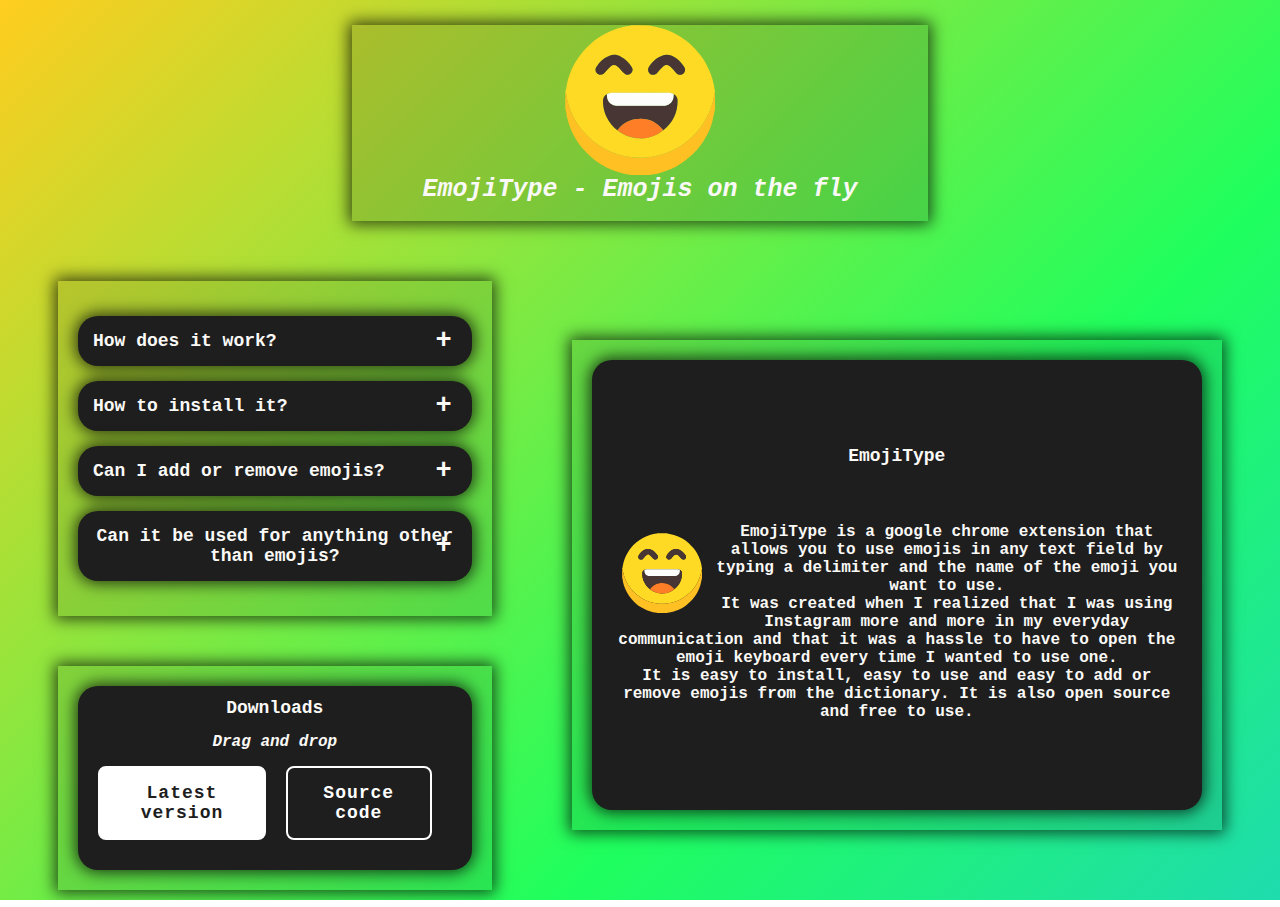
==== index.html @ 8a22be24 "Initial commit" ====
<!DOCTYPE html>
<html>
<head>
<meta charset="utf-8">
<meta http-equiv="X-UA-Compatible" content="IE=edge,chrome=1">
<title>Project</title>
<meta name='viewport' content='width=device-width,initial-scale=1,minimum-scale=1,maximum-scale=1,user-scalable=no'/>
<meta http-equiv=“X-UA-Compatible” content=“ie=edge”>
<meta name="description" content="Kosta Vukicevic developer profile">
<meta name="keywords" content="Developer, Profile, Personal">
<link href="styles.css" type="text/css" rel="stylesheet">
</head>
<body>
    <div class="root">
        
            <div class="logo">
                <img src="logo.svg" alt="logo">
                <h1>EmojiType - Emojis on the fly</h1>
            </div>

            <div class="wrapper">
                <div class="left">
                    <div class="accordion">
                        <div class="contentBx">
                            <div class="label">How does it work?</div>
                            <div class="content">
                                <p>EmojiType actively listens for two keystrokes, the delimiter (':' by default) and backspace. When one of these is pressed it checks whether or not to modify the text you are working on.</p>
                            </div>
                        </div>
                        <div class="contentBx">
                            <div class="label">How to install it?</div>
                            <div class="content">
                                <p>You can find download links for the latest .crx file or the complete source code below. The .crx file is drag and drop, just download it and drag it over your google chrome tab.</p>
                            </div>
                        </div>
                        <div class="contentBx">
                            <div class="label">Can I add or remove emojis?</div>
                            <div class="content">
                                <p>Currently the settings can only be changed by editing the "dictionary.json" file found in the extensions folder. But I am working on allowing users to configure the extension in the popup.</p>
                            </div>
                        </div>
                        <div class="contentBx">
                            <div class="label">Can it be used for anything other than emojis?</div>
                            <div class="content">
                                <p>Of course! You can set up a "hotword" that will transform into any block of text (greeting, explanation, response,...).</p>
                            </div>
                        </div>
                    </div>
                    <div class="visit">
                        <div class="visit-me">
                            <h1>Downloads</h1>
                            <p>Drag and drop  </p>
                            <div class="btn-box">
                                <a href="#">Latest version</a>
                                <a href="#">Source code</a>
                            </div>
                        </div>
                    </div>
                </div>

                <div class="right">
                    <div class="section flex-column">
                        <h1>EmojiType</h1>
                        <br>
                        <br>
                        <p>
                            <img src="logo.svg" alt="img">
                            EmojiType is a google chrome extension that allows you to use emojis in any text field by typing a delimiter and the name of the emoji you want to use.<br>
                            It was created when I realized that I was using Instagram more and more in my everyday communication and that it was a hassle to have to open the emoji keyboard every time I wanted to use one.<br>
                            It is easy to install, easy to use and easy to add or remove emojis from the dictionary. It is also open source and free to use. 
                        </p>
                    </div>
                </div>
            </div>

            
    </div>
   <script src="javascript.js"></script>
</body>
</html>
---- styles.css ----
:root{
    --color1: #FFCD1F;
    --color2: #1FFF5D;
    --color3: #1fb8ff;
    --color4: #ff1fec;
    --time: 15s;
}

*{
    font-family: monospace;
    font-weight: 550;
    box-sizing: border-box;
}

html{
    min-height: 100%;
}

a{
    color: white;
    text-decoration-color: white;
}

body{
    background: linear-gradient(135deg, var(--color1), var(--color2), var(--color3), var(--color4));
    background-size: 200% 200%;
    animation: gradient var(--time) ease infinite;
}

p{
    text-align: center;
    font-size: 18px;
    margin: 15px 0px;
}

@keyframes gradient {
    0% {
        background-position: 0% 0%;
    }
    50% {
        background-position: 100% 100%;
    }
    100% {
        background-position: 0% 0%;
    }
}

.root{
    margin: 25px 50px 0px 50px;
    color: 	#FAF9F6;
    align-items: center;
}


/* **************************************************************************************************** */
/* **************************************************************************************************** */
/* **************************************************************************************************** */
/* **************************************************************************************************** */
/* **************************************************************************************************** */

.section,.logo,.accordion .label, .visit-me {
    cursor: pointer;
    border-radius: 20px;
    padding: 0px 20px;
    background-color:rgb(30, 30, 30);
    display: flex;
    box-shadow: 0 0 15px 3px rgba(0, 0, 0, 0.7);
}

.section{
    min-height: 50vh;
    justify-content: center;
}

.logo{
    flex-direction: column;
    width: fit-content;
    margin: 0 auto;
    align-items: center;
    padding: 0px 70px;
    min-width: 500px;
    margin-bottom: 60px;
    border-radius: 0;
    background-color: rgba(30, 30, 30, 0.15);
    animation: logoA infinite ease 5s;
    transition: all .3s;
}
@keyframes logoA {
    0%{
        transform: translateY(0px);
    }
    50%{
        transform: translateY(15px);
    }
    100%{
        transform: translateY(0px);
    }
    
}
.logo img{
    width: 150px;
}
.logo h1{
    margin-top: 0;
    font-size: 25px;
    font-style: italic;
    text-align: center;
}
.wrapper{
    max-width: 1400px;
    margin: 0 auto;
    display: grid;
    gap: 80px;
    grid-template-columns: 1fr 1.5fr;
    color: 	#FAF9F6;
    align-items: center;
}

.accordion .contentBx{
    position: relative;
    margin: 15px 0px;
}
.accordion .contentBx .label{
    position: relative;
    padding: 15px;
    font-size: 18px;
    z-index: 1;
}
.accordion .contentBx .label::before{
    content: '+';
    position: absolute;
    top: 50%;
    right: 20px;
    transform: translateY(-50%);
    font-size: 1.5em;
}
.accordion .contentBx.active .label::before{
    content: '-';
}
.accordion .contentBx .content{
    position: relative;
    background-color:rgb(60, 60, 60);
    box-shadow: 0 5px 15px 1px rgba(0, 0, 0, 1);
    height: 0;
    overflow: hidden;
    transition: 0.5s;
    transform: translateY(-20px);
    border-radius: 0px 0px 20px 20px;
    opacity: 0;
}
.accordion .contentBx .content p{
    font-size: 16px;
    margin-top: 20px;
}
/***************************/
.accordion .contentBx.active .content{
    height: 150px;
    padding: 10px;
    opacity: 1; 
    overflow-y: auto; }
.accordion .contentBx.active .content::-webkit-scrollbar-thumb {
    background: rgb(30, 30, 30); 
    border-radius: 10px; 
}
.accordion .contentBx.active .content::-webkit-scrollbar {
    width: 5px;
}
.accordion .contentBx.active .content::-webkit-scrollbar-button {
    display: none; 
}
.accordion .contentBx.active .content::-webkit-scrollbar-track {
    background: rgb(60, 60, 60);
}
/***************************/
.flex-column{
    flex-direction: column;
}
.right,.left .accordion,.left .visit{
    background-color: rgba(30, 30, 30, 0.1);
    padding: 20px;
    box-shadow: 0 0 15px 3px rgba(0, 0, 0, 0.7);
    text-align: center;
}
.right h1, .left h1{
    font-size: 18px;
}
.right p,.left p{
    font-size: 16px;
}
.right img{
    width: 80px;
    float: left;
    margin: 10px;
}
.visit{
    margin-top: 50px;
    text-align: center;
}
.visit-me{
    flex-direction: column;
    padding-bottom: 30px;
}
.visit h1{
    margin-bottom: 0;
}
.visit p{
    font-style: italic;
}
.btn-box{
    display: flex;
    justify-content: center
}
.btn-box a{
    position: relative;
    background-color: #fff;
    color: rgb(30, 30, 30);
    margin-right: 20px;
    display: block;
    text-decoration: none;
    padding: 15px 30px;
    border: 2px solid #fff;
    border-radius: 8px;
    font-size: 18px;
    letter-spacing: 1px;
    font-weight: 600;
    z-index: 1;
    overflow: hidden;
    transition: .4s;
}
.btn-box a:hover{
    color: #fff;
}
.btn-box a:nth-child(2){
    background-color: transparent;
    color: #fff;
}
.btn-box a:nth-child(2)::before{
    background-color: #fff;
}
.btn-box a:nth-child(2):hover{
    color: rgb(30, 30, 30);
}
.btn-box a::before{
    content: '';
    position: absolute;
    top: 0;
    left: 0;
    width: 0;
    height: 100%;
    background: rgb(30, 30, 30);
    z-index: -1;
    transition: .4s;
}
.btn-box a:hover::before{
    width: 100%;
}
@media screen and (max-width: 1200px) {
    .root{
        display:flex;
        flex-direction: column;
        margin: 25px 0px;
        padding: 0 100px;
    }
    .wrapper{
        display: flex;
        gap: 0;
        flex-direction: column-reverse;
    }
    .logo{
        margin-bottom: 40px;
    }
    .visit,.accordion {
        margin-top: 40px;
    }
}
@media screen and (max-width: 800px){
    .root{
        padding: 0 20px;
    }
    .wrapper{
        width: 100%;
    }
    .logo{
        min-width: 100%;
        padding: 0;
    }
    .logo img{
        width: 100px;
    }
    .right img {
        width: 50px;
    }
}
@media screen and (max-width: 500px){
    .right,.left{
        width: 100%;
    }
}
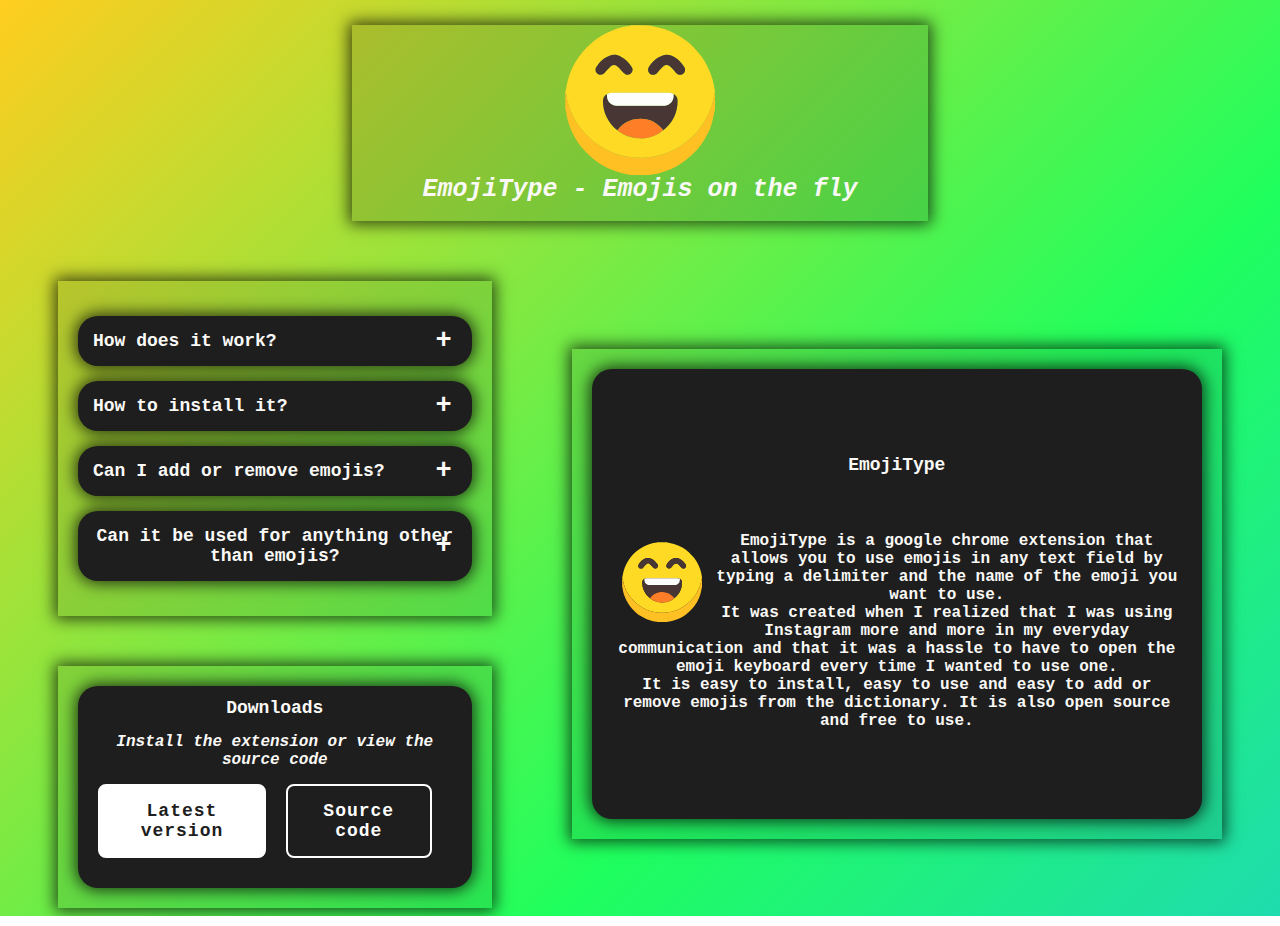
==== commit 5e9bceae: "Modified index.html" ====
--- a/index.html
+++ b/index.html
@@ -30,13 +30,13 @@
                         <div class="contentBx">
                             <div class="label">How to install it?</div>
                             <div class="content">
-                                <p>You can find download links for the latest .crx file or the complete source code below. The .crx file is drag and drop, just download it and drag it over your google chrome tab.</p>
+                                <p>Just hit the 'Latest version' button below and Chrome should recognize the extension and install it automatically.</p>
                             </div>
                         </div>
                         <div class="contentBx">
                             <div class="label">Can I add or remove emojis?</div>
                             <div class="content">
-                                <p>Currently the settings can only be changed by editing the "dictionary.json" file found in the extensions folder. But I am working on allowing users to configure the extension in the popup.</p>
+                                <p>Currently the settings can only be changed by editing the "dictionary.json" file found in the extensions folder (search google on how to find this folder). But I am working on allowing users to configure the extension in the popup.</p>
                             </div>
                         </div>
                         <div class="contentBx">
@@ -49,10 +49,10 @@
                     <div class="visit">
                         <div class="visit-me">
                             <h1>Downloads</h1>
-                            <p>Drag and drop  </p>
+                            <p>Install the extension or view the source code</p>
                             <div class="btn-box">
-                                <a href="#">Latest version</a>
-                                <a href="#">Source code</a>
+                                <a href="https://github.com/stcksmsh/EmojiType/releases/latest/download/EmojiType.crx">Latest version</a>
+                                <a href="https://github.com/stcksmsh/EmojiType">Source code</a>
                             </div>
                         </div>
                     </div>
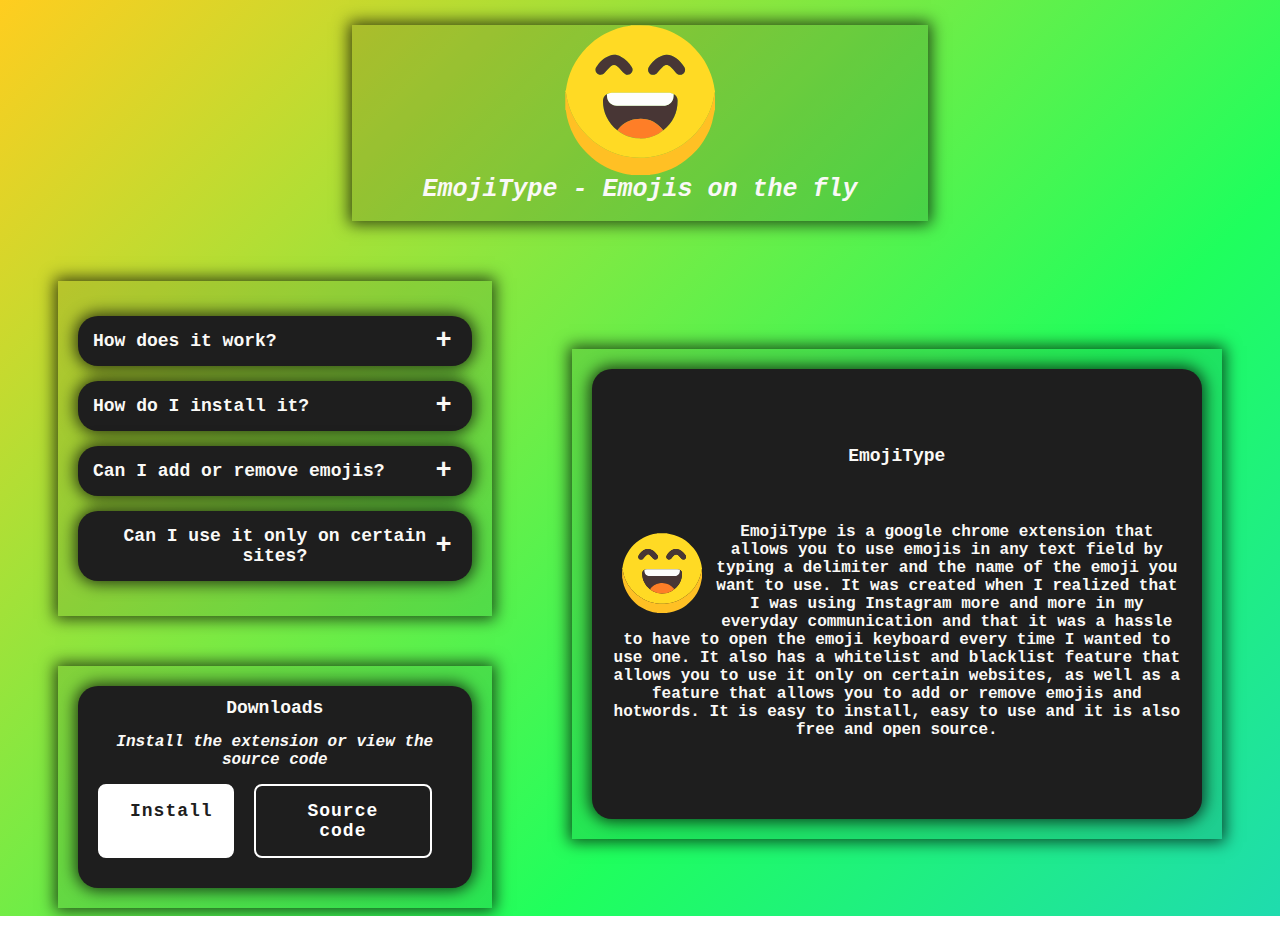
==== commit cb26684a: "Updated index.html text and links" ====
--- a/index.html
+++ b/index.html
@@ -24,25 +24,25 @@
                         <div class="contentBx">
                             <div class="label">How does it work?</div>
                             <div class="content">
-                                <p>EmojiType actively listens for two keystrokes, the delimiter (':' by default) and backspace. When one of these is pressed it checks whether or not to modify the text you are working on.</p>
+                                <p>EmojiType actively listens for keystrokes. When the delimiter (':' by default) is pressed it checks whether or not to modify the text you are currently working on (whether to insert the corresponding emoji).</p>
                             </div>
                         </div>
                         <div class="contentBx">
-                            <div class="label">How to install it?</div>
+                            <div class="label">How do I install it?</div>
                             <div class="content">
-                                <p>Just hit the 'Latest version' button below and Chrome should recognize the extension and install it automatically.</p>
+                                <p>Clicking the 'Install' button below will take you to the extensions official Chrome store page.</p>
                             </div>
                         </div>
                         <div class="contentBx">
                             <div class="label">Can I add or remove emojis?</div>
                             <div class="content">
-                                <p>Currently the settings can only be changed by editing the "dictionary.json" file found in the extensions folder (search google on how to find this folder). But I am working on allowing users to configure the extension in the popup.</p>
+                                <p>Yes, by simply clicking the extensions icon you will be able to not only change your emojis and hotwords but also the delimiter!</p>
                             </div>
                         </div>
                         <div class="contentBx">
-                            <div class="label">Can it be used for anything other than emojis?</div>
+                            <div class="label">Can I use it only on certain sites?</div>
                             <div class="content">
-                                <p>Of course! You can set up a "hotword" that will transform into any block of text (greeting, explanation, response,...).</p>
+                                <p>Of course! By clicking the extensions icon you can change the website whitelist and blacklist, as well as toggle them on and off.</p>
                             </div>
                         </div>
                     </div>
@@ -51,7 +51,7 @@
                             <h1>Downloads</h1>
                             <p>Install the extension or view the source code</p>
                             <div class="btn-box">
-                                <a href="https://github.com/stcksmsh/EmojiType/releases/latest/download/EmojiType.crx">Latest version</a>
+                                <a href="https://chromewebstore.google.com/detail/emoji-type/ogkmcpolanabahcdohlndndcagcnmjpd">Install</a>
                                 <a href="https://github.com/stcksmsh/EmojiType">Source code</a>
                             </div>
                         </div>
@@ -65,9 +65,10 @@
                         <br>
                         <p>
                             <img src="logo.svg" alt="img">
-                            EmojiType is a google chrome extension that allows you to use emojis in any text field by typing a delimiter and the name of the emoji you want to use.<br>
-                            It was created when I realized that I was using Instagram more and more in my everyday communication and that it was a hassle to have to open the emoji keyboard every time I wanted to use one.<br>
-                            It is easy to install, easy to use and easy to add or remove emojis from the dictionary. It is also open source and free to use. 
+                            EmojiType is a google chrome extension that allows you to use emojis in any text field by typing a delimiter and the name of the emoji you want to use.
+                            It was created when I realized that I was using Instagram more and more in my everyday communication and that it was a hassle to have to open the emoji keyboard every time I wanted to use one.
+                            It also has a whitelist and blacklist feature that allows you to use it only on certain websites, as well as a feature that allows you to add or remove emojis and hotwords.
+                            It is easy to install, easy to use and it is also free and open source. 
                         </p>
                     </div>
                 </div>
--- a/styles.css
+++ b/styles.css
@@ -157,7 +157,8 @@
     height: 150px;
     padding: 10px;
     opacity: 1; 
-    overflow-y: auto; }
+    overflow-y: auto; 
+}
 .accordion .contentBx.active .content::-webkit-scrollbar-thumb {
     background: rgb(30, 30, 30); 
     border-radius: 10px; 
